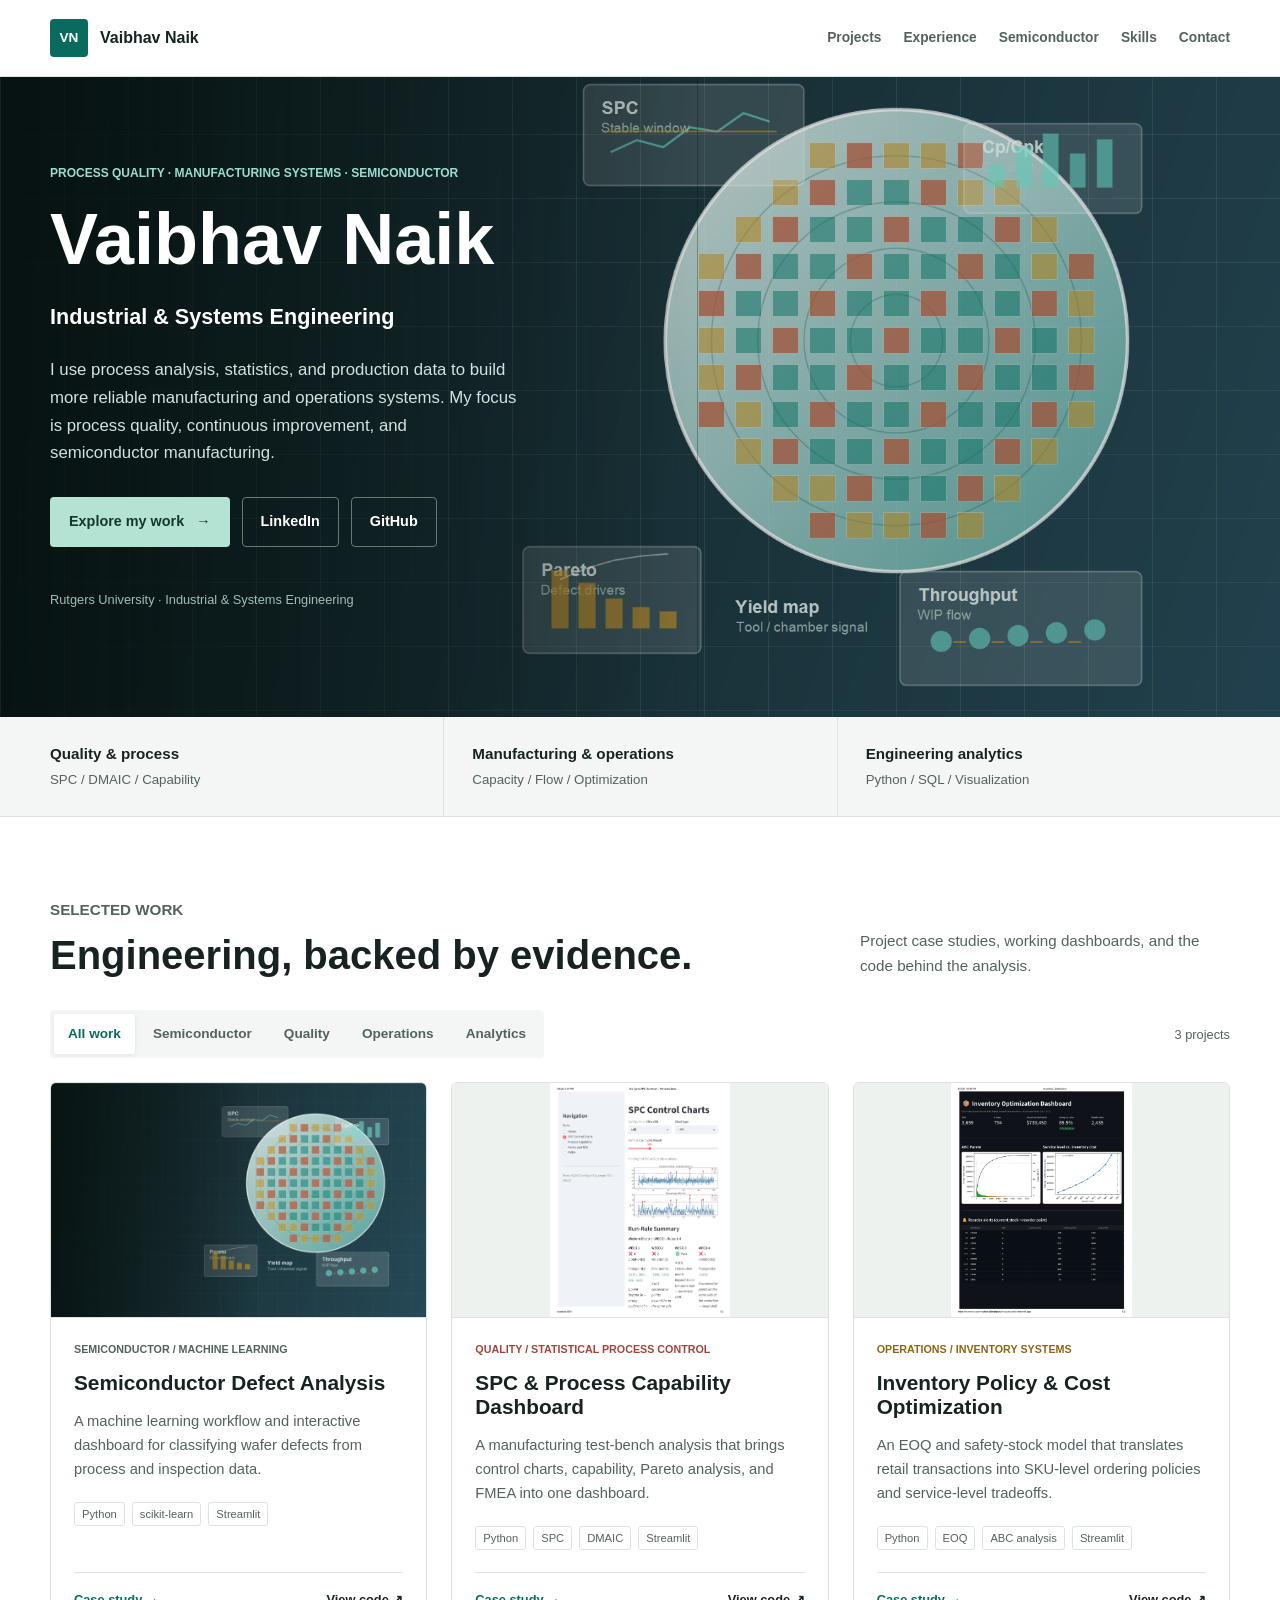
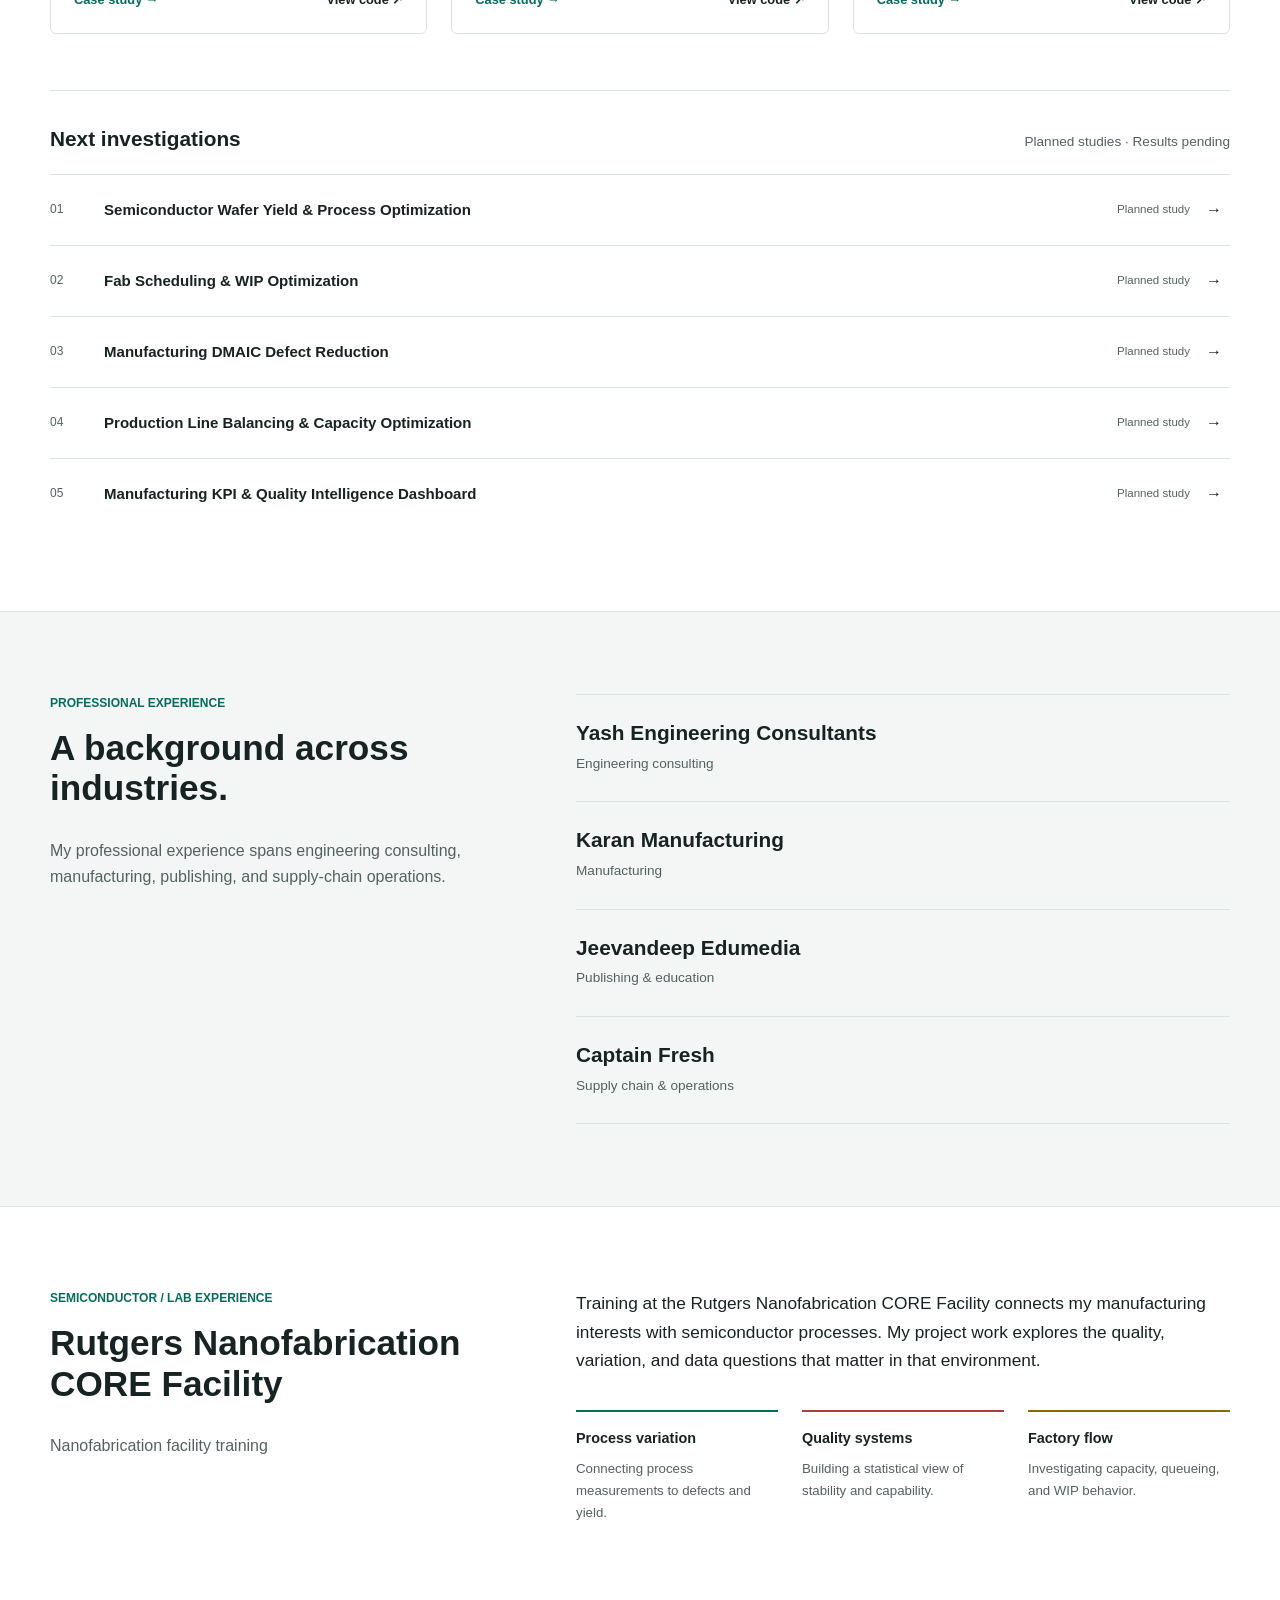
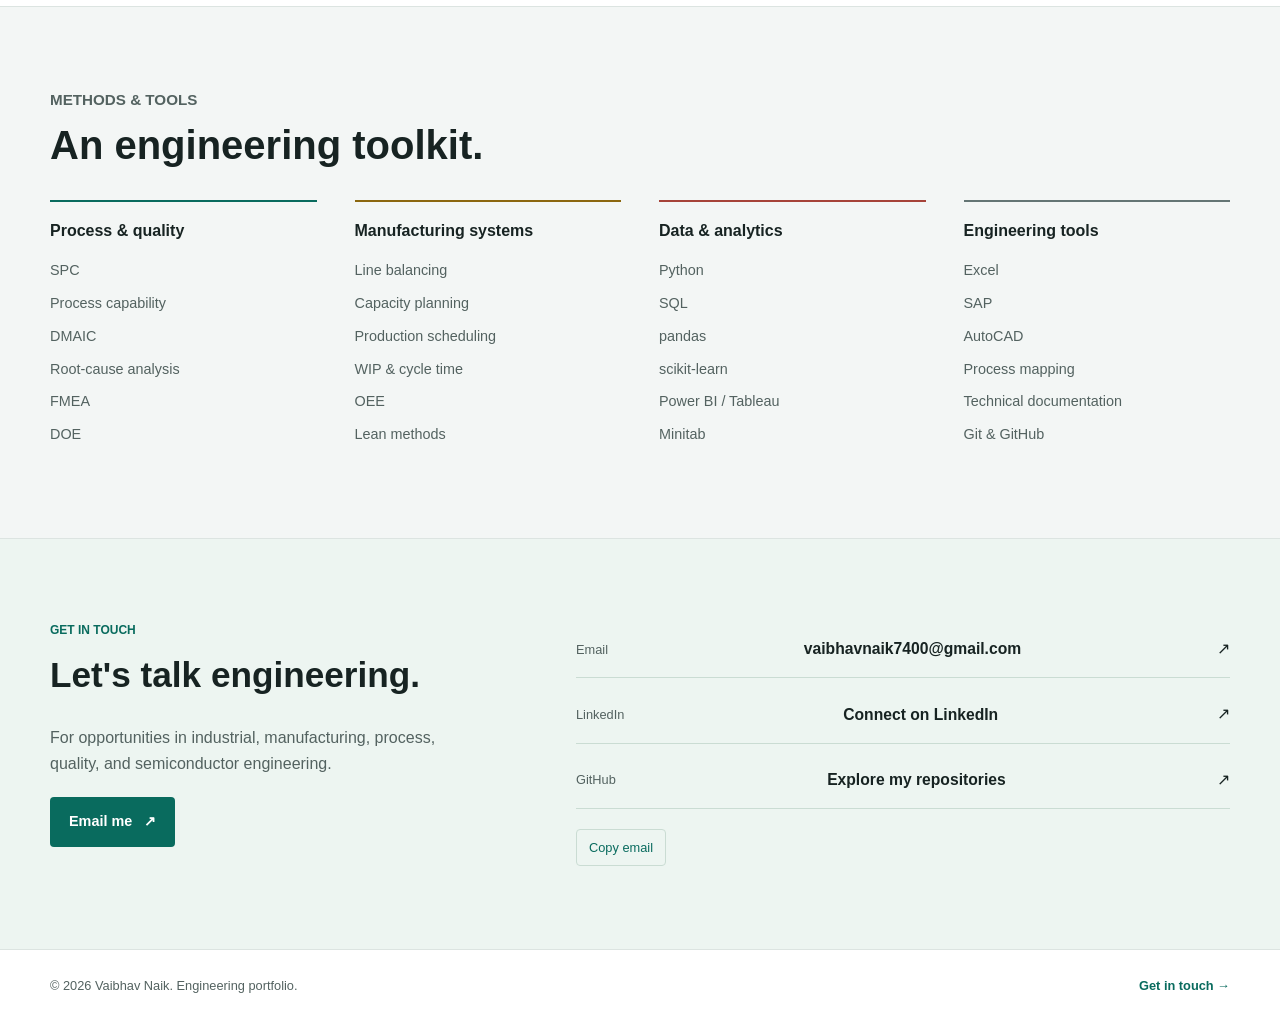
==== index.html @ b76ace7e "Build Vaibhav Naik engineering portfolio website" ====
<!doctype html><html lang="en"><head>
<meta charset="utf-8"><meta name="viewport" content="width=device-width, initial-scale=1">
<meta name="description" content="Industrial, manufacturing, process, and quality engineering portfolio by Vaibhav Naik. Semiconductor analysis, SPC, and operations optimization.">
<meta name="theme-color" content="#096b5e"><meta property="og:type" content="website">
<meta property="og:title" content="Vaibhav Naik | Engineering Portfolio">
<meta property="og:description" content="Industrial, manufacturing, process, and quality engineering portfolio by Vaibhav Naik. Semiconductor analysis, SPC, and operations optimization.">
<meta property="og:url" content="https://vaibhav-7400.github.io/">
<meta property="og:image" content="https://vaibhav-7400.github.io/assets/process-dashboard.png">
<meta property="og:image:alt" content="Illustrative wafer process-analysis visualization">
<meta name="twitter:card" content="summary_large_image">
<link rel="canonical" href="https://vaibhav-7400.github.io/">
<link rel="icon" type="image/png" href="./assets/process-dashboard.png">
<link rel="stylesheet" href="./styles.css">
<title>Vaibhav Naik | Engineering Portfolio</title>
<script type="application/ld+json">{"@context":"https://schema.org","@type":"ProfilePage","name":"Vaibhav Naik | Engineering Portfolio","url":"https://vaibhav-7400.github.io/","description":"Industrial, manufacturing, process, and quality engineering portfolio by Vaibhav Naik. Semiconductor analysis, SPC, and operations optimization.","mainEntity":{"@type":"Person","name":"Vaibhav Naik","url":"https://vaibhav-7400.github.io/","sameAs":["https://www.linkedin.com/in/vaibhav4700","https://github.com/Vaibhav-7400"]}}</script>
<link rel="preload" as="image" href="./assets/process-dashboard.png">
<script src="./script.js" defer></script>
</head><body>
<a class="skip-link" href="#main">Skip to content</a>
<header class="site-header"><nav class="nav container" aria-label="Primary navigation">
<a class="brand" href="#home" aria-label="Vaibhav Naik home"><span class="brand-mark" aria-hidden="true">VN</span><span>Vaibhav Naik</span></a>
<button class="nav-toggle" type="button" aria-label="Open navigation" aria-controls="site-menu" aria-expanded="false" data-nav-toggle><span></span><span></span><span></span></button>
<div class="nav-links" id="site-menu" data-nav-menu>
<a href="#projects">Projects</a>
<a href="#experience">Experience</a>
<a href="#lab">Semiconductor</a>
<a href="#skills">Skills</a>
<a href="#contact">Contact</a>

</div></nav></header>
<main id="main">
<section class="hero" id="home" aria-labelledby="home-title">
<img class="hero-media" src="./assets/process-dashboard.png" alt="" width="1800" height="1100" fetchpriority="high">
<div class="container"><div class="hero-copy"><p class="eyebrow">Process quality &middot; Manufacturing systems &middot; Semiconductor</p>
<h1 id="home-title">Vaibhav Naik</h1><p class="role">Industrial &amp; Systems Engineering</p><p class="lede">I use process analysis, statistics, and production data to build more reliable manufacturing and operations systems. My focus is process quality, continuous improvement, and semiconductor manufacturing.</p>
<div class="hero-actions"><a class="button button-primary" href="#projects">Explore my work <span aria-hidden="true">&rarr;</span></a>
<a class="button button-outline" href="https://www.linkedin.com/in/vaibhav4700" target="_blank" rel="noopener noreferrer">LinkedIn</a>
<a class="button button-outline" href="https://github.com/Vaibhav-7400" target="_blank" rel="noopener noreferrer">GitHub</a>

</div><p class="hero-foot">Rutgers University &middot; Industrial &amp; Systems Engineering</p></div></div></section>
<div class="focus-band"><div class="container focus-grid">
<div class="focus-item"><strong>Quality &amp; process</strong><span>SPC / DMAIC / Capability</span></div>
<div class="focus-item"><strong>Manufacturing &amp; operations</strong><span>Capacity / Flow / Optimization</span></div>
<div class="focus-item"><strong>Engineering analytics</strong><span>Python / SQL / Visualization</span></div></div></div>
<section class="section" id="projects" aria-labelledby="projects-title"><div class="container">
<div class="section-heading"><div><p class="eyebrow">Selected work</p><h2 id="projects-title">Engineering, backed by evidence.</h2></div><p>Project case studies, working dashboards, and the code behind the analysis.</p></div>
<div class="filter-toolbar"><div class="filters" role="group" aria-label="Filter selected projects">
<button class="filter" type="button" data-filter="all" aria-pressed="true">All work</button>
<button class="filter" type="button" data-filter="semiconductor" aria-pressed="false">Semiconductor</button>
<button class="filter" type="button" data-filter="quality" aria-pressed="false">Quality</button>
<button class="filter" type="button" data-filter="operations" aria-pressed="false">Operations</button>
<button class="filter" type="button" data-filter="analytics" aria-pressed="false">Analytics</button>
</div><span class="project-count" data-project-count aria-live="polite">3 projects</span></div><div class="project-grid">
<article class="project-card accent-teal" data-project data-category="semiconductor quality analytics">
<a class="project-visual" href="./projects/semiconductor-defect-analysis.html" aria-label="Read Semiconductor Defect Analysis"><img src="./assets/process-dashboard.png" alt="Illustrative wafer map and process-analysis concepts" loading="lazy" decoding="async"></a>
<div class="project-body"><p class="eyebrow">Semiconductor / Machine learning</p><h3><a href="./projects/semiconductor-defect-analysis.html">Semiconductor Defect Analysis</a></h3><p>A machine learning workflow and interactive dashboard for classifying wafer defects from process and inspection data.</p>
<div class="tags"><span class="tag">Python</span><span class="tag">scikit-learn</span><span class="tag">Streamlit</span></div>
<div class="project-actions"><a class="text-link" href="./projects/semiconductor-defect-analysis.html">Case study <span aria-hidden="true">&rarr;</span></a><a class="" href="https://github.com/Vaibhav-7400/semiconductor-defect-analysis" target="_blank" rel="noopener noreferrer">View code &nearr;</a></div></div></article>
<article class="project-card accent-rust" data-project data-category="quality analytics">
<a class="project-visual" href="./projects/spc-process-capability.html" aria-label="Read SPC &amp; Process Capability Dashboard"><img src="./assets/spc-dashboard.png" alt="Actual project screenshot showing statistical process control charts" loading="lazy" decoding="async"></a>
<div class="project-body"><p class="eyebrow">Quality / Statistical process control</p><h3><a href="./projects/spc-process-capability.html">SPC &amp; Process Capability Dashboard</a></h3><p>A manufacturing test-bench analysis that brings control charts, capability, Pareto analysis, and FMEA into one dashboard.</p>
<div class="tags"><span class="tag">Python</span><span class="tag">SPC</span><span class="tag">DMAIC</span><span class="tag">Streamlit</span></div>
<div class="project-actions"><a class="text-link" href="./projects/spc-process-capability.html">Case study <span aria-hidden="true">&rarr;</span></a><a class="" href="https://github.com/Vaibhav-7400/SPC_SixSigma_Project" target="_blank" rel="noopener noreferrer">View code &nearr;</a></div></div></article>
<article class="project-card accent-gold" data-project data-category="operations analytics">
<a class="project-visual" href="./projects/inventory-optimization.html" aria-label="Read Inventory Policy &amp; Cost Optimization"><img src="./assets/inventory-dashboard.png" alt="Actual inventory optimization dashboard with SKU analysis" loading="lazy" decoding="async"></a>
<div class="project-body"><p class="eyebrow">Operations / Inventory systems</p><h3><a href="./projects/inventory-optimization.html">Inventory Policy &amp; Cost Optimization</a></h3><p>An EOQ and safety-stock model that translates retail transactions into SKU-level ordering policies and service-level tradeoffs.</p>
<div class="tags"><span class="tag">Python</span><span class="tag">EOQ</span><span class="tag">ABC analysis</span><span class="tag">Streamlit</span></div>
<div class="project-actions"><a class="text-link" href="./projects/inventory-optimization.html">Case study <span aria-hidden="true">&rarr;</span></a><a class="" href="https://github.com/Vaibhav-7400/Inventory-Optimization" target="_blank" rel="noopener noreferrer">View code &nearr;</a></div></div></article>
</div><div class="pipeline"><div class="pipeline-heading"><h3>Next investigations</h3><p>Planned studies &middot; Results pending</p></div><ul class="pipeline-list">
<li><a href="./projects/wafer-yield-optimization.html"><span class="pipeline-number">01</span><span class="pipeline-title">Semiconductor Wafer Yield &amp; Process Optimization</span><span class="status">Planned study</span><span aria-hidden="true">&rarr;</span></a></li>
<li><a href="./projects/fab-scheduling-wip.html"><span class="pipeline-number">02</span><span class="pipeline-title">Fab Scheduling &amp; WIP Optimization</span><span class="status">Planned study</span><span aria-hidden="true">&rarr;</span></a></li>
<li><a href="./projects/dmaic-defect-reduction.html"><span class="pipeline-number">03</span><span class="pipeline-title">Manufacturing DMAIC Defect Reduction</span><span class="status">Planned study</span><span aria-hidden="true">&rarr;</span></a></li>
<li><a href="./projects/line-balancing-capacity.html"><span class="pipeline-number">04</span><span class="pipeline-title">Production Line Balancing &amp; Capacity Optimization</span><span class="status">Planned study</span><span aria-hidden="true">&rarr;</span></a></li>
<li><a href="./projects/manufacturing-kpi-dashboard.html"><span class="pipeline-number">05</span><span class="pipeline-title">Manufacturing KPI &amp; Quality Intelligence Dashboard</span><span class="status">Planned study</span><span aria-hidden="true">&rarr;</span></a></li>
</ul></div></div></section>
<section class="section section-soft" id="experience" aria-labelledby="experience-title"><div class="container split-section">
<div><p class="eyebrow">Professional experience</p><h2 id="experience-title">A background across industries.</h2><p class="intro">My professional experience spans engineering consulting, manufacturing, publishing, and supply-chain operations.</p></div><div class="experience-list">
<article class="experience-item"><h3>Yash Engineering Consultants</h3><div class="experience-meta"><span>Engineering consulting</span></div></article>
<article class="experience-item"><h3>Karan Manufacturing</h3><div class="experience-meta"><span>Manufacturing</span></div></article>
<article class="experience-item"><h3>Jeevandeep Edumedia</h3><div class="experience-meta"><span>Publishing &amp; education</span></div></article>
<article class="experience-item"><h3>Captain Fresh</h3><div class="experience-meta"><span>Supply chain &amp; operations</span></div></article>
</div></div></section>
<section class="section" id="lab" aria-labelledby="lab-title"><div class="container split-section">
<div><p class="eyebrow">Semiconductor / Lab experience</p><h2 id="lab-title">Rutgers Nanofabrication CORE Facility</h2><p class="intro">Nanofabrication facility training</p></div>
<div><p class="lab-text">Training at the Rutgers Nanofabrication CORE Facility connects my manufacturing interests with semiconductor processes. My project work explores the quality, variation, and data questions that matter in that environment.</p>
<div class="lab-focus" aria-label="Semiconductor engineering interests"><div><strong>Process variation</strong><p>Connecting process measurements to defects and yield.</p></div><div><strong>Quality systems</strong><p>Building a statistical view of stability and capability.</p></div><div><strong>Factory flow</strong><p>Investigating capacity, queueing, and WIP behavior.</p></div></div></div></div></section>
<section class="section section-soft" id="skills" aria-labelledby="skills-title"><div class="container"><div class="section-heading"><div><p class="eyebrow">Methods &amp; tools</p><h2 id="skills-title">An engineering toolkit.</h2></div></div><div class="skills-grid">
<div class="skill-group"><h3>Process &amp; quality</h3><ul><li>SPC</li><li>Process capability</li><li>DMAIC</li><li>Root-cause analysis</li><li>FMEA</li><li>DOE</li></ul></div>
<div class="skill-group"><h3>Manufacturing systems</h3><ul><li>Line balancing</li><li>Capacity planning</li><li>Production scheduling</li><li>WIP &amp; cycle time</li><li>OEE</li><li>Lean methods</li></ul></div>
<div class="skill-group"><h3>Data &amp; analytics</h3><ul><li>Python</li><li>SQL</li><li>pandas</li><li>scikit-learn</li><li>Power BI / Tableau</li><li>Minitab</li></ul></div>
<div class="skill-group"><h3>Engineering tools</h3><ul><li>Excel</li><li>SAP</li><li>AutoCAD</li><li>Process mapping</li><li>Technical documentation</li><li>Git &amp; GitHub</li></ul></div>
</div></div></section>
<section class="section contact-section" id="contact" aria-labelledby="contact-title"><div class="container split-section">
<div><p class="eyebrow">Get in touch</p><h2 id="contact-title">Let's talk engineering.</h2><p class="intro">For opportunities in industrial, manufacturing, process, quality, and semiconductor engineering.</p><a class="button button-primary" href="mailto:vaibhavnaik7400@gmail.com?subject=Engineering%20opportunity">Email me <span aria-hidden="true">&nearr;</span></a></div>
<div><div class="contact-links"><a class="contact-link" href="mailto:vaibhavnaik7400@gmail.com"><span>Email</span><strong>vaibhavnaik7400@gmail.com</strong><span aria-hidden="true">&nearr;</span></a>
<a class="contact-link" href="https://www.linkedin.com/in/vaibhav4700" target="_blank" rel="noopener noreferrer"><span>LinkedIn</span><strong>Connect on LinkedIn</strong><span aria-hidden="true">&nearr;</span></a>
<a class="contact-link" href="https://github.com/Vaibhav-7400" target="_blank" rel="noopener noreferrer"><span>GitHub</span><strong>Explore my repositories</strong><span aria-hidden="true">&nearr;</span></a>
</div><div class="copy-row"><button class="copy-email" type="button" data-copy-email="vaibhavnaik7400@gmail.com">Copy email</button><p class="copy-status" role="status" data-copy-status></p></div></div></div></section>
</main>
<footer class="site-footer"><div class="container footer-grid"><p>&copy; <span data-year>2026</span> Vaibhav Naik. Engineering portfolio.</p><a class="text-link" href="./index.html#contact">Get in touch &rarr;</a></div></footer>
</body></html>
---- styles.css ----
:root {
  --ink: #172322; --muted: #536260; --paper: #fff; --soft: #f3f6f5;
  --line: #dce4e1; --teal: #096b5e; --rust: #a64339; --gold: #8b670f; --max: 1180px;
}
* { box-sizing: border-box; }
html { scroll-behavior: smooth; scroll-padding-top: 100px; }
body { margin: 0; background: var(--paper); color: var(--ink); font-family: "Segoe UI", Arial, sans-serif; line-height: 1.65; }
body, button { letter-spacing: 0; }
button { font: inherit; cursor: pointer; }
a { color: inherit; text-decoration: none; }
img { display: block; max-width: 100%; }
[hidden] { display: none !important; }
button, a { -webkit-tap-highlight-color: transparent; }
:focus-visible { outline: 3px solid #ca9827; outline-offset: 5px; }
h1, h2, h3, p { margin-top: 0; }
h1, h2, h3 { line-height: 1.15; }
h1 { font-size: 4.5rem; }
h2 { font-size: 2.5rem; font-weight: 650; }
h3 { font-size: 1.3rem; font-weight: 650; }
p { margin-bottom: 1.25rem; }
.container { width: min(var(--max), calc(100% - 64px)); margin-inline: auto; }
.skip-link { position: fixed; top: 12px; left: 16px; z-index: 200; background: #fff; padding: 10px 16px; transform: translateY(-180%); }
.skip-link:focus { transform: translateY(0); }
.site-header { position: sticky; top: 0; z-index: 100; border-bottom: 1px solid var(--line); background: rgba(255,255,255,.98); }
.nav { min-height: 76px; display: flex; gap: 28px; align-items: center; justify-content: space-between; position: relative; }
.brand { display: inline-flex; align-items: center; gap: 12px; font-size: 1rem; font-weight: 700; flex-shrink: 0; }
.brand-mark { display: grid; place-items: center; width: 38px; height: 38px; border-radius: 4px; background: var(--teal); color: white; font-size: .85rem; }
.nav-links { display: flex; align-items: center; gap: 22px; }
.nav-links a { color: var(--muted); font-size: .86rem; font-weight: 600; padding-block: 10px; }
.nav-links a:hover, .nav-links a[aria-current] { color: var(--teal); }
.nav-links .resume-link { border: 1px solid var(--line); padding: 8px 14px; border-radius: 4px; }
.nav-toggle { display: none; width: 44px; height: 44px; border: 1px solid var(--line); border-radius: 4px; background: white; align-items: center; justify-content: center; flex-direction: column; gap: 5px; }
.nav-toggle span { width: 20px; height: 2px; background: var(--ink); }
.hero { position: relative; isolation: isolate; color: white; background: #102625; min-height: min(640px, calc(100svh - 165px)); display: flex; align-items: center; padding-block: 64px; }
.hero-media { position: absolute; inset: 0; width: 100%; height: 100%; object-fit: cover; object-position: center; z-index: -2; }
.hero::after { content: ""; position: absolute; inset: 0; z-index: -1; background: rgba(0,12,10,.12); }
.hero-copy { max-width: 610px; }
.eyebrow { display: block; font-size: .75rem; line-height: 1.5; font-weight: 700; text-transform: uppercase; margin-bottom: 16px; color: var(--teal); }
.hero .eyebrow { color: #99ddce; }
.hero h1 { font-weight: 650; margin-bottom: 18px; }
.hero .role { font-size: 1.35rem; font-weight: 600; margin-bottom: 22px; }
.hero .lede { max-width: 470px; color: #d4e2df; font-size: 1.05rem; }
.hero-actions { display: flex; flex-wrap: wrap; gap: 12px; margin-top: 30px; }
.button { display: inline-flex; align-items: center; justify-content: center; gap: 12px; padding: 12px 18px; border-radius: 4px; border: 1px solid transparent; font-size: .9rem; font-weight: 650; min-height: 46px; }
.button-primary { background: var(--teal); color: white; }
.button-primary:hover { background: #085347; }
.hero .button-primary { background: #b5e3d3; color: #12382e; }
.hero .button-primary:hover { background: #d2f1e5; }
.button-outline { border-color: var(--line); background: transparent; color: var(--ink); }
.button-outline:hover { background: var(--soft); }
.hero .button-outline { color: white; border-color: #647b75; }
.hero .button-outline:hover { background: rgba(255,255,255,.1); }
.hero-foot { margin-top: 42px; color: #a4bdb5; font-size: .8rem; }
.focus-band { border-bottom: 1px solid var(--line); background: var(--soft); }
.focus-grid { display: grid; grid-template-columns: repeat(3, 1fr); }
.focus-item { padding: 24px 0; }
.focus-item + .focus-item { padding-left: 28px; border-left: 1px solid var(--line); }
.focus-item strong { display: block; font-size: .95rem; font-weight: 650; }
.focus-item span { color: var(--muted); font-size: .83rem; }
.section { padding-block: 82px; }
.section-soft { background: var(--soft); border-block: 1px solid var(--line); }
.section-heading { display: flex; align-items: end; justify-content: space-between; gap: 30px; margin-bottom: 32px; }
.section-heading h2 { margin-bottom: 0; max-width: 750px; }
.section-heading p { max-width: 370px; margin-bottom: 0; font-size: .95rem; color: var(--muted); }
.section-heading .eyebrow { margin-bottom: 10px; }
.filter-toolbar { display: flex; gap: 24px; align-items: center; justify-content: space-between; margin-bottom: 24px; }
.filters { display: flex; gap: 4px; flex-wrap: wrap; background: var(--soft); padding: 4px; border-radius: 4px; }
.filter { border: 0; border-radius: 3px; padding: 8px 14px; background: transparent; color: var(--muted); font-size: .85rem; font-weight: 600; min-height: 40px; }
.filter[aria-pressed="true"] { background: white; color: var(--teal); box-shadow: 0 1px 4px #15272316; }
.project-count { font-size: .8rem; color: var(--muted); flex-shrink: 0; }
.project-grid { display: grid; grid-template-columns: repeat(3, minmax(0, 1fr)); gap: 24px; }
.project-card { border: 1px solid var(--line); border-radius: 6px; overflow: hidden; display: flex; flex-direction: column; background: white; transition: border-color 150ms ease, box-shadow 150ms ease; }
.project-card:hover { border-color: #93b7ac; box-shadow: 0 5px 20px #1527230a; }
.project-visual { background: #edf2ef; border-bottom: 1px solid var(--line); aspect-ratio: 16 / 10; overflow: hidden; }
.project-visual img { width: 100%; height: 100%; object-fit: contain; }
.project-card:first-child .project-visual img { object-fit: cover; }
.project-body { display: flex; flex-direction: column; flex: 1; padding: 23px; }
.project-body .eyebrow { font-size: .67rem; margin-bottom: 14px; }
.project-body h3 { margin-bottom: 14px; }
.project-body > p { font-size: .92rem; color: var(--muted); }
.tags { display: flex; flex-wrap: wrap; gap: 7px; margin-bottom: 22px; }
.tag { font-size: .7rem; line-height: 1.5; border: 1px solid var(--line); border-radius: 3px; padding: 3px 7px; color: var(--muted); }
.project-actions { margin-top: auto; padding-top: 16px; border-top: 1px solid var(--line); display: flex; gap: 14px; flex-wrap: wrap; justify-content: space-between; align-items: center; font-size: .8rem; font-weight: 650; }
.text-link { color: var(--teal); font-weight: 650; }
.text-link:hover { text-decoration: underline; text-underline-offset: 5px; }
.accent-rust .eyebrow { color: var(--rust); }
.accent-gold .eyebrow { color: var(--gold); }
.pipeline { margin-top: 56px; padding-top: 36px; border-top: 1px solid var(--line); }
.pipeline-heading { display: flex; gap: 30px; align-items: baseline; justify-content: space-between; }
.pipeline-heading p { color: var(--muted); font-size: .85rem; }
.pipeline-list { list-style: none; padding: 0; margin: 0; }
.pipeline-list li { border-top: 1px solid var(--line); }
.pipeline-list a { display: grid; grid-template-columns: 38px 1fr auto 24px; gap: 16px; align-items: center; min-height: 70px; padding-block: 16px; }
.pipeline-list a:hover { color: var(--teal); }
.pipeline-number { font-size: .75rem; color: var(--muted); }
.pipeline-title { font-size: .94rem; font-weight: 600; }
.status { font-size: .72rem; color: var(--muted); white-space: nowrap; }
.split-section { display: grid; grid-template-columns: .8fr 1.2fr; gap: 90px; align-items: start; }
.split-section h2 { font-size: 2.2rem; }
.split-section .intro { color: var(--muted); max-width: 420px; }
.experience-list { border-top: 1px solid var(--line); }
.experience-item { border-bottom: 1px solid var(--line); padding-block: 26px; }
.experience-item h3 { margin-bottom: 8px; }
.experience-meta { display: flex; justify-content: space-between; gap: 20px; font-size: .85rem; color: var(--muted); }
.experience-item ul { font-size: .9rem; color: var(--muted); padding-left: 20px; margin-bottom: 0; }
.lab-text { font-size: 1.08rem; max-width: 670px; }
.lab-focus { display: grid; grid-template-columns: repeat(3, 1fr); gap: 24px; margin-top: 35px; }
.lab-focus div { padding-top: 15px; border-top: 2px solid var(--line); }
.lab-focus div:nth-child(1) { border-color: var(--teal); }
.lab-focus div:nth-child(2) { border-color: var(--rust); }
.lab-focus div:nth-child(3) { border-color: var(--gold); }
.lab-focus strong { display: block; font-size: .9rem; }
.lab-focus p { font-size: .83rem; color: var(--muted); margin-top: 8px; margin-bottom: 0; }
.skills-grid { display: grid; grid-template-columns: repeat(4, 1fr); gap: 38px; }
.skill-group { min-width: 0; }
.skill-group h3 { font-size: 1rem; margin-bottom: 19px; padding-top: 20px; border-top: 2px solid var(--teal); }
.skill-group:nth-child(2) h3 { border-color: var(--gold); }
.skill-group:nth-child(3) h3 { border-color: var(--rust); }
.skill-group:nth-child(4) h3 { border-color: #647574; }
.skill-group ul { list-style: none; padding: 0; margin: 0; font-size: .9rem; color: var(--muted); }
.skill-group li { margin-bottom: 9px; }
.contact-section { background: #edf5f1; }
.contact-section h2 { max-width: 550px; }
.contact-links { display: flex; flex-direction: column; gap: 8px; }
.contact-link { display: flex; justify-content: space-between; align-items: center; padding-block: 15px; gap: 18px; border-bottom: 1px solid #cadcd3; }
.contact-link span:first-child { color: var(--muted); font-size: .8rem; }
.contact-link strong { font-size: .98rem; font-weight: 600; overflow-wrap: anywhere; }
.copy-row { display: flex; align-items: center; flex-wrap: wrap; gap: 14px; margin-top: 18px; min-height: 40px; }
.copy-email { border: 1px solid #cadcd3; background: transparent; padding: 7px 12px; color: var(--teal); font-size: .8rem; border-radius: 4px; }
.copy-status { color: var(--muted); font-size: .75rem; margin: 0; }
.site-footer { padding-block: 25px; border-top: 1px solid var(--line); }
.footer-grid { display: flex; align-items: center; justify-content: space-between; gap: 24px; font-size: .8rem; color: var(--muted); }
.footer-grid p { margin-bottom: 0; }
.case-hero { background: var(--soft); padding-block: 54px; border-bottom: 1px solid var(--line); }
.breadcrumb { font-size: .8rem; color: var(--muted); display: flex; gap: 12px; margin-bottom: 38px; flex-wrap: wrap; }
.breadcrumb a { color: var(--teal); }
.case-hero h1 { font-size: 3rem; max-width: 930px; margin-bottom: 24px; font-weight: 650; overflow-wrap: anywhere; }
.case-lede { font-size: 1.13rem; color: var(--muted); max-width: 760px; }
.case-meta { display: flex; gap: 20px; align-items: center; flex-wrap: wrap; margin-bottom: 24px; }
.case-meta .tags { margin-bottom: 0; }
.case-status { border-left: 3px solid var(--teal); padding-left: 11px; color: var(--muted); font-size: .82rem; }
.case-grid { display: grid; grid-template-columns: minmax(0, 1fr) 285px; gap: 75px; padding-block: 65px; align-items: start; }
.case-content section { padding-bottom: 26px; margin-bottom: 30px; border-bottom: 1px solid var(--line); }
.case-content h2 { font-size: 1.7rem; margin-bottom: 20px; }
.case-content p { color: var(--muted); }
.case-content figure { margin: 0 0 42px; }
.case-content figure img { width: 100%; border: 1px solid var(--line); border-radius: 4px; }
figcaption { color: var(--muted); font-size: .78rem; margin-top: 10px; }
.method-list { counter-reset: method; list-style: none; padding: 0; }
.method-list li { counter-increment: method; position: relative; padding: 0 0 23px 45px; }
.method-list li::before { content: counter(method, decimal-leading-zero); position: absolute; left: 0; top: 0; font-size: .8rem; color: var(--teal); font-weight: 650; }
.method-list h3 { font-size: 1.03rem; margin-bottom: 9px; }
.method-list p { margin-bottom: 0; font-size: .95rem; }
.case-aside { position: sticky; top: 110px; border-top: 2px solid var(--teal); padding-top: 20px; }
.case-aside h2 { font-size: 1rem; margin-bottom: 18px; }
.case-aside p { font-size: .86rem; color: var(--muted); }
.case-aside .button { width: 100%; margin-bottom: 12px; }
.case-aside .evidence { margin-top: 26px; padding-top: 18px; border-top: 1px solid var(--line); }
.case-aside .evidence strong { display: block; color: var(--ink); margin-bottom: 10px; }
.next-project { display: flex; justify-content: space-between; gap: 24px; border-top: 1px solid var(--line); padding-top: 26px; font-size: .88rem; }
.error-main { padding-block: 100px; min-height: 60vh; }
.error-main h1 { font-size: 3rem; }
@media (min-width: 1600px) {
  .hero { min-height: min(700px, calc(100svh - 180px)); }
}
@media (max-width: 1100px) {
  .nav-links { gap: 15px; }
  .split-section { gap: 50px; }
  .case-grid { gap: 40px; }
  .hero-media { object-position: 56% center; }
  .hero-copy { max-width: 520px; }
  .hero .lede { max-width: 410px; }
  .project-body { padding: 19px; }
}
@media (max-width: 959px) {
  .nav { min-height: 68px; }
  .nav-toggle { display: flex; }
  .nav-links { display: none; position: absolute; top: 68px; left: -32px; right: -32px; padding: 20px 32px; background: white; border-bottom: 1px solid var(--line); box-shadow: 0 12px 24px #1723220a; align-items: stretch; }
  .nav-links.is-open { display: flex; flex-direction: column; gap: 3px; }
  .nav-links a { padding: 10px 0; }
  .nav-links .resume-link { padding: 10px 14px; align-self: start; }
  .hero-media { object-position: 42% center; }
  .hero::after { background: rgba(0,12,10,.42); }
  h1 { font-size: 3.5rem; }
  h2 { font-size: 2.2rem; }
  .project-grid { grid-template-columns: repeat(2, minmax(0, 1fr)); }
  .split-section { grid-template-columns: 1fr; gap: 35px; }
  .split-section .intro { max-width: 680px; }
  .skills-grid { grid-template-columns: repeat(2, 1fr); }
  .case-grid { grid-template-columns: 1fr; }
  .case-aside { position: static; grid-row: 1; }
  .case-aside .button { width: auto; margin-right: 8px; }
  .case-aside .evidence { margin-top: 10px; }
}
@media (max-width: 600px) {
  .container { width: calc(100% - 36px); }
  .nav { gap: 12px; }
  .brand { gap: 9px; font-size: .94rem; }
  .nav-links { left: -18px; right: -18px; padding-inline: 18px; }
  .hero { min-height: auto; padding-block: 54px 40px; }
  .hero h1 { font-size: 2.9rem; }
  .hero .role { font-size: 1.1rem; }
  .hero .lede { font-size: .97rem; max-width: 100%; }
  .hero .eyebrow { font-size: .7rem; }
  .hero-actions { gap: 9px; margin-top: 25px; }
  .button { padding: 11px 15px; font-size: .83rem; }
  .hero-foot { font-size: .72rem; margin-top: 28px; }
  .focus-grid { grid-template-columns: 1fr; }
  .focus-item { padding-block: 14px; display: flex; align-items: baseline; justify-content: space-between; gap: 15px; }
  .focus-item + .focus-item { border-left: 0; padding-left: 0; border-top: 1px solid var(--line); }
  .focus-item strong { font-size: .84rem; }
  .focus-item span { font-size: .72rem; text-align: right; }
  .section { padding-block: 55px; }
  h2, .split-section h2 { font-size: 1.9rem; }
  .section-heading { display: block; margin-bottom: 26px; }
  .section-heading p { margin-top: 18px; }
  .filter-toolbar { align-items: start; flex-direction: column; gap: 12px; }
  .filters { width: 100%; }
  .filter { padding-inline: 10px; font-size: .78rem; }
  .project-grid { grid-template-columns: 1fr; gap: 22px; }
  .project-body { padding: 23px; }
  .pipeline-heading { display: block; }
  .pipeline-list a { grid-template-columns: 24px 1fr 18px; gap: 12px; }
  .pipeline-list .status { display: none; }
  .pipeline-title { font-size: .85rem; }
  .pipeline { margin-top: 36px; padding-top: 26px; }
  .experience-meta { flex-wrap: wrap; gap: 5px; }
  .lab-focus { grid-template-columns: 1fr; gap: 20px; }
  .skills-grid { gap: 30px 22px; }
  .skill-group h3 { font-size: .95rem; }
  .skill-group li { font-size: .82rem; overflow-wrap: anywhere; }
  .contact-link { flex-wrap: wrap; gap: 6px 14px; }
  .contact-link strong { font-size: .88rem; }
  .footer-grid { flex-wrap: wrap; gap: 8px; }
  .case-hero { padding-block: 32px; }
  .case-hero h1 { font-size: 2.1rem; }
  .case-lede { font-size: 1rem; }
  .breadcrumb { margin-bottom: 30px; font-size: .72rem; }
  .case-grid { padding-block: 40px; gap: 28px; }
  .case-content h2 { font-size: 1.45rem; }
  .case-content p { font-size: .93rem; }
  .next-project { flex-wrap: wrap; }
}
@media (prefers-reduced-motion: reduce) {
  html { scroll-behavior: auto; }
  * { transition: none !important; }
}
@media print {
  .site-header, .hero-actions, .filters, .copy-row, .project-actions, .case-aside .button, .next-project, .hero-media, .hero-foot { display: none !important; }
  .hero { min-height: 0; color: var(--ink); background: white; padding-block: 25px; }
  .hero::after { display: none; }
  .hero .lede, .hero .eyebrow { color: var(--muted); }
  .section { padding-block: 25px; }
  .project-card, .experience-item { break-inside: avoid; }
  .container { width: 100%; }
  .case-grid { display: block; }
}
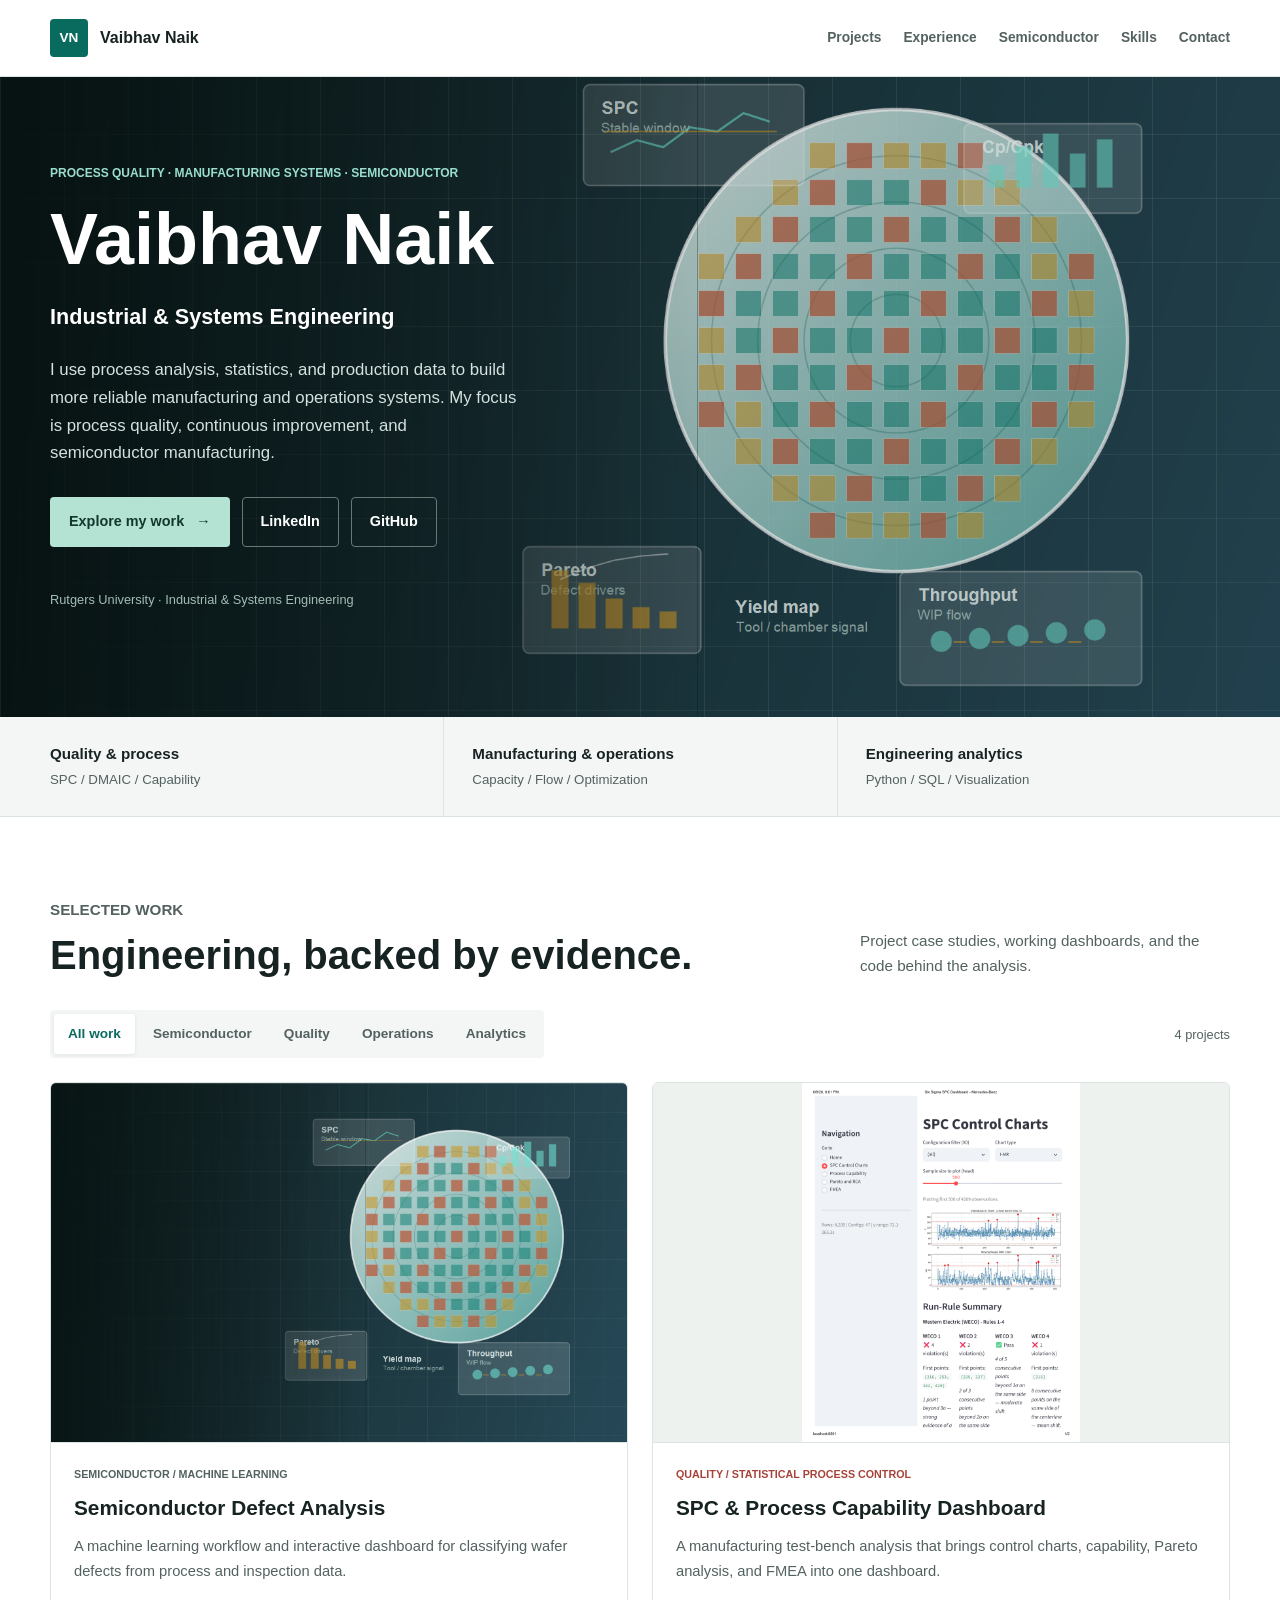
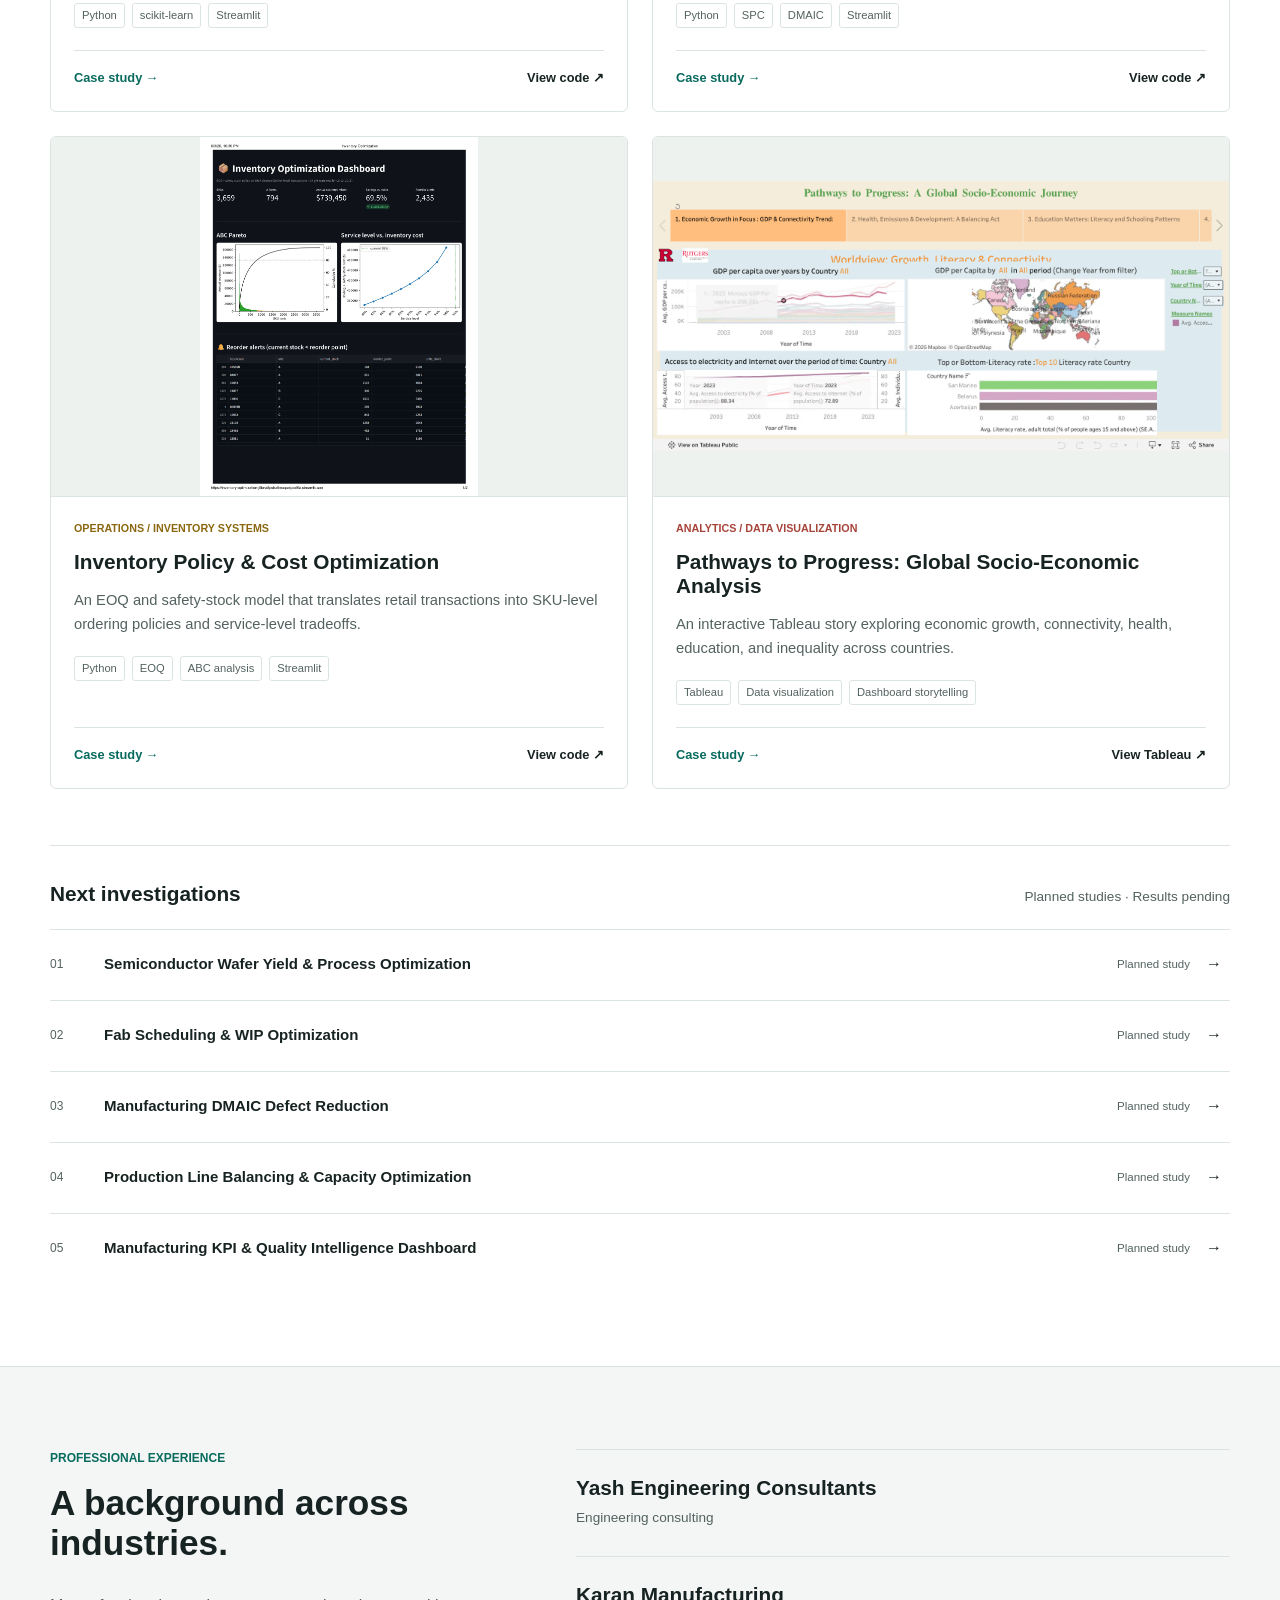
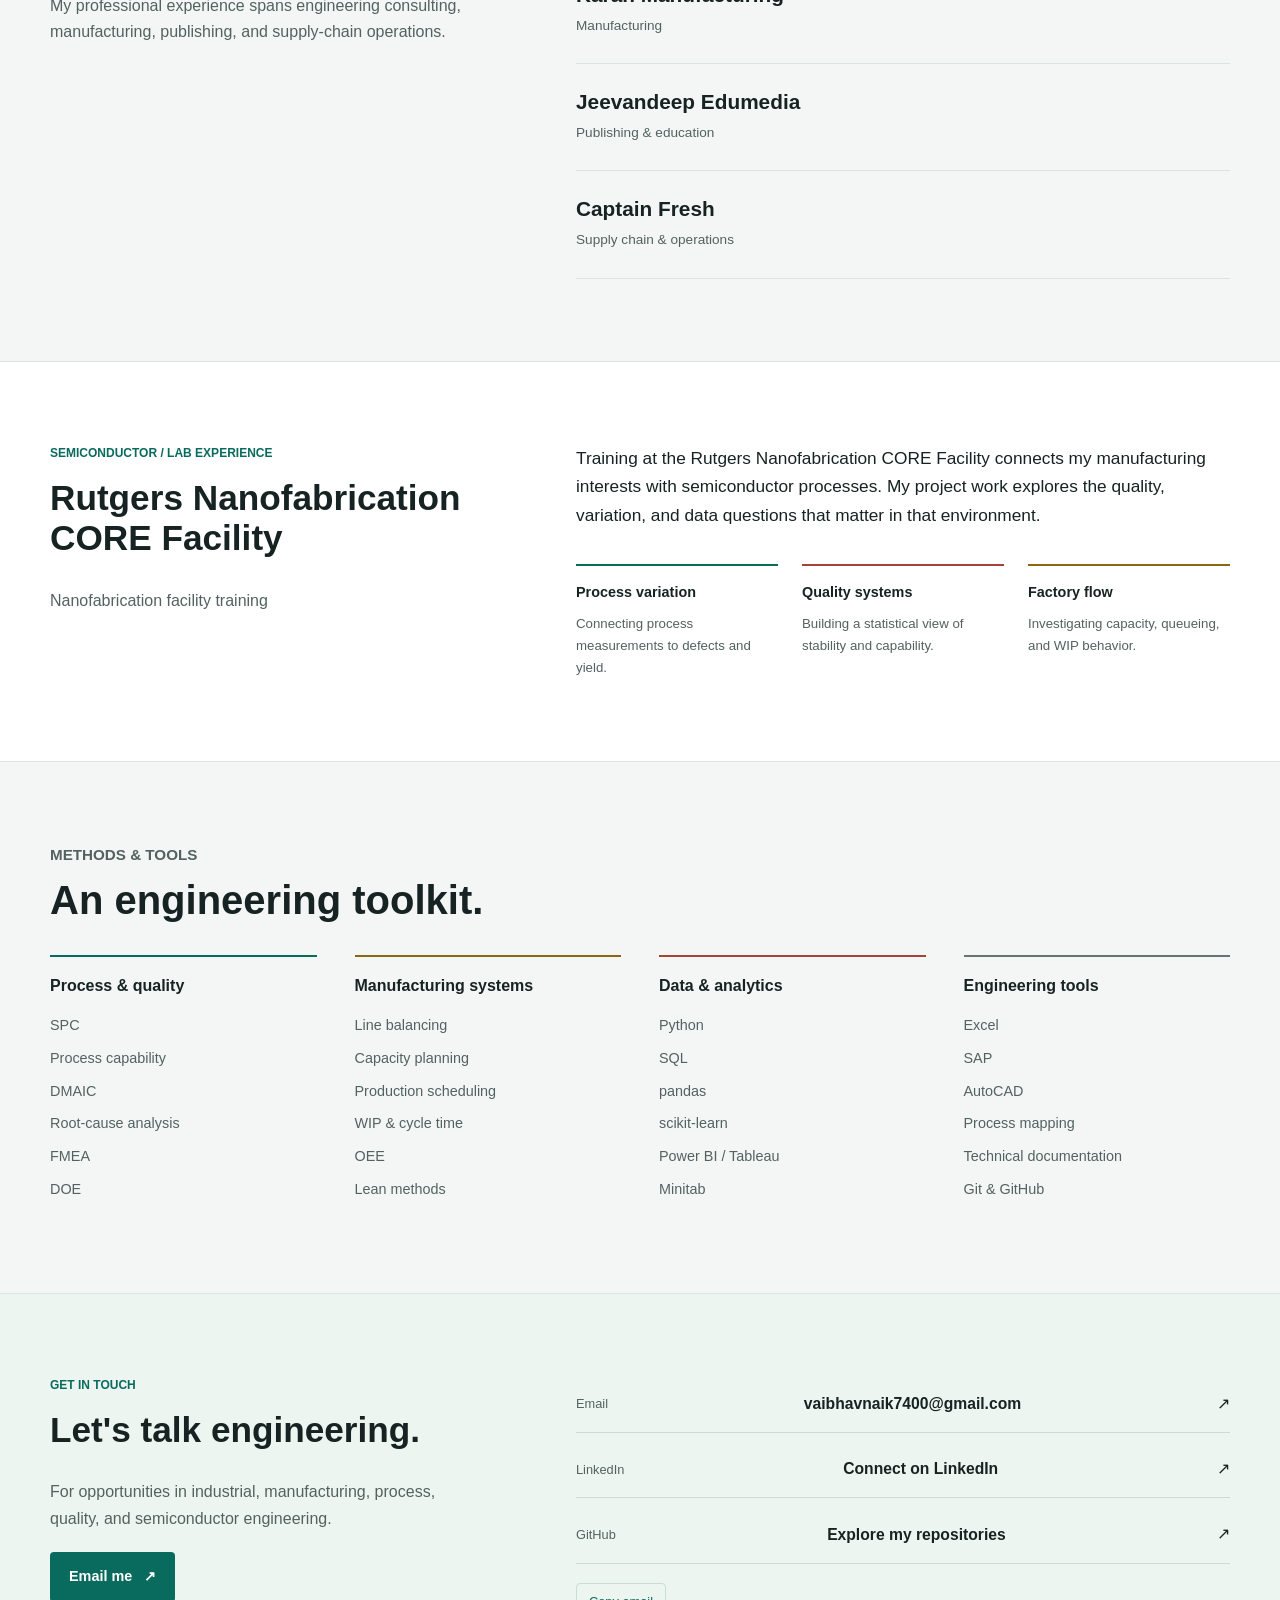
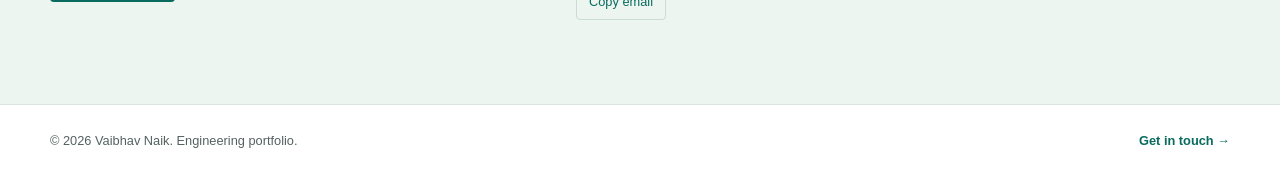
==== commit fef79e80: "Add Tableau data visualization project to portfolio" ====
--- a/index.html
+++ b/index.html
@@ -50,7 +50,7 @@
 <button class="filter" type="button" data-filter="quality" aria-pressed="false">Quality</button>
 <button class="filter" type="button" data-filter="operations" aria-pressed="false">Operations</button>
 <button class="filter" type="button" data-filter="analytics" aria-pressed="false">Analytics</button>
-</div><span class="project-count" data-project-count aria-live="polite">3 projects</span></div><div class="project-grid">
+</div><span class="project-count" data-project-count aria-live="polite">4 projects</span></div><div class="project-grid project-grid-four">
 <article class="project-card accent-teal" data-project data-category="semiconductor quality analytics">
 <a class="project-visual" href="./projects/semiconductor-defect-analysis.html" aria-label="Read Semiconductor Defect Analysis"><img src="./assets/process-dashboard.png" alt="Illustrative wafer map and process-analysis concepts" loading="lazy" decoding="async"></a>
 <div class="project-body"><p class="eyebrow">Semiconductor / Machine learning</p><h3><a href="./projects/semiconductor-defect-analysis.html">Semiconductor Defect Analysis</a></h3><p>A machine learning workflow and interactive dashboard for classifying wafer defects from process and inspection data.</p>
@@ -66,6 +66,11 @@
 <div class="project-body"><p class="eyebrow">Operations / Inventory systems</p><h3><a href="./projects/inventory-optimization.html">Inventory Policy &amp; Cost Optimization</a></h3><p>An EOQ and safety-stock model that translates retail transactions into SKU-level ordering policies and service-level tradeoffs.</p>
 <div class="tags"><span class="tag">Python</span><span class="tag">EOQ</span><span class="tag">ABC analysis</span><span class="tag">Streamlit</span></div>
 <div class="project-actions"><a class="text-link" href="./projects/inventory-optimization.html">Case study <span aria-hidden="true">&rarr;</span></a><a class="" href="https://github.com/Vaibhav-7400/Inventory-Optimization" target="_blank" rel="noopener noreferrer">View code &nearr;</a></div></div></article>
+<article class="project-card accent-rust" data-project data-category="analytics">
+<a class="project-visual" href="./projects/pathways-to-progress.html" aria-label="Read Pathways to Progress: Global Socio-Economic Analysis"><img src="./assets/pathways-to-progress.png" alt="Tableau story showing GDP trends, a world map, electricity and Internet access, and literacy rankings" loading="lazy" decoding="async"></a>
+<div class="project-body"><p class="eyebrow">Analytics / Data visualization</p><h3><a href="./projects/pathways-to-progress.html">Pathways to Progress: Global Socio-Economic Analysis</a></h3><p>An interactive Tableau story exploring economic growth, connectivity, health, education, and inequality across countries.</p>
+<div class="tags"><span class="tag">Tableau</span><span class="tag">Data visualization</span><span class="tag">Dashboard storytelling</span></div>
+<div class="project-actions"><a class="text-link" href="./projects/pathways-to-progress.html">Case study <span aria-hidden="true">&rarr;</span></a><a class="" href="https://public.tableau.com/app/profile/vaibhav.krishna.naik/viz/PathwaystoProgressGlobalSocio-EconomicAnalysisFinalProject/Story1" target="_blank" rel="noopener noreferrer">View Tableau &nearr;</a></div></div></article>
 </div><div class="pipeline"><div class="pipeline-heading"><h3>Next investigations</h3><p>Planned studies &middot; Results pending</p></div><ul class="pipeline-list">
 <li><a href="./projects/wafer-yield-optimization.html"><span class="pipeline-number">01</span><span class="pipeline-title">Semiconductor Wafer Yield &amp; Process Optimization</span><span class="status">Planned study</span><span aria-hidden="true">&rarr;</span></a></li>
 <li><a href="./projects/fab-scheduling-wip.html"><span class="pipeline-number">02</span><span class="pipeline-title">Fab Scheduling &amp; WIP Optimization</span><span class="status">Planned study</span><span aria-hidden="true">&rarr;</span></a></li>
--- a/styles.css
+++ b/styles.css
@@ -69,6 +69,7 @@
 .filter[aria-pressed="true"] { background: white; color: var(--teal); box-shadow: 0 1px 4px #15272316; }
 .project-count { font-size: .8rem; color: var(--muted); flex-shrink: 0; }
 .project-grid { display: grid; grid-template-columns: repeat(3, minmax(0, 1fr)); gap: 24px; }
+.project-grid-four { grid-template-columns: repeat(2, minmax(0, 1fr)); }
 .project-card { border: 1px solid var(--line); border-radius: 6px; overflow: hidden; display: flex; flex-direction: column; background: white; transition: border-color 150ms ease, box-shadow 150ms ease; }
 .project-card:hover { border-color: #93b7ac; box-shadow: 0 5px 20px #1527230a; }
 .project-visual { background: #edf2ef; border-bottom: 1px solid var(--line); aspect-ratio: 16 / 10; overflow: hidden; }
